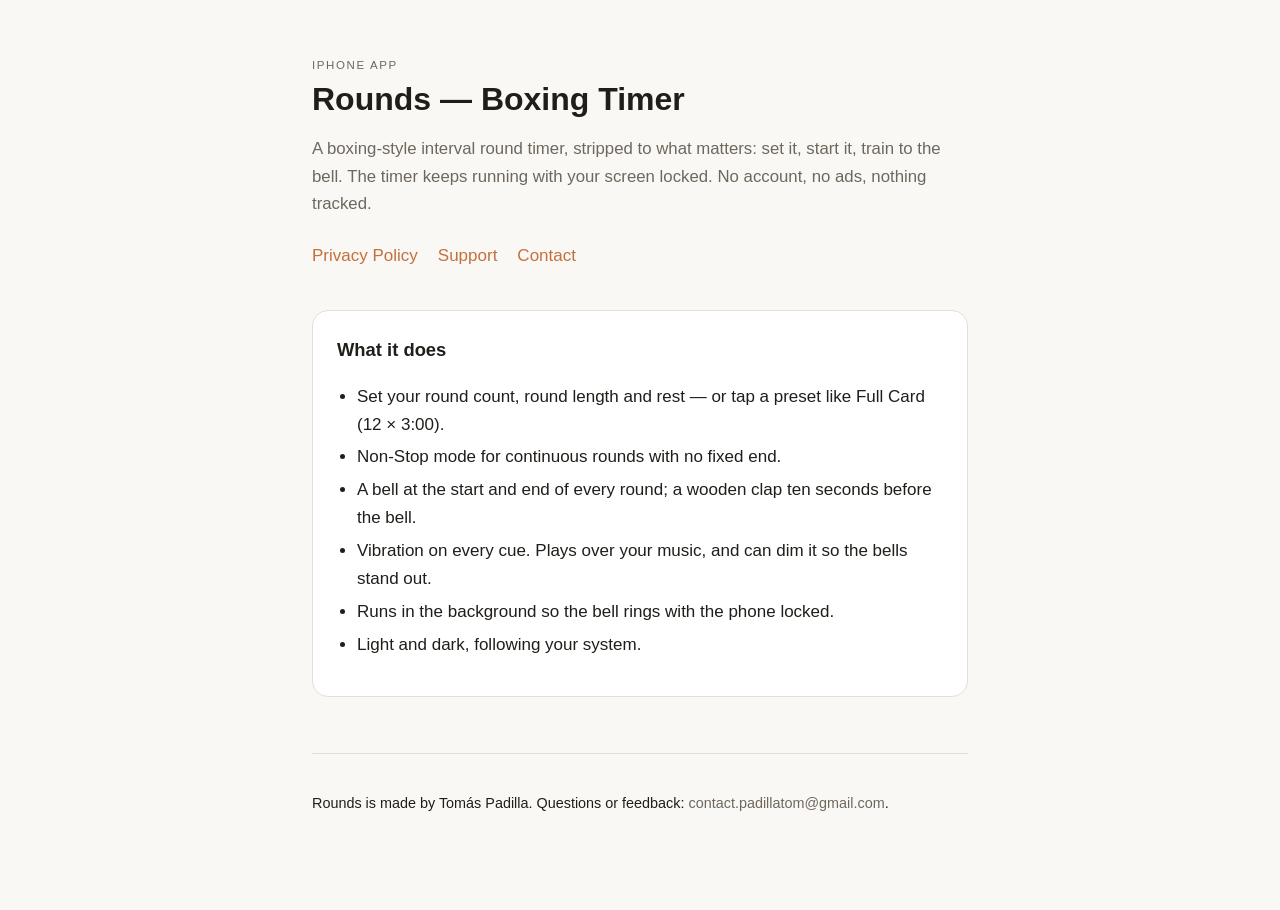
==== docs/index.html @ ef4c9609 "[RO-7] Add docs/ site — privacy policy + support pages for GitHub Pages Static HTML (no build step)." ====
<!doctype html>
<html lang="en">
<head>
<meta charset="utf-8">
<meta name="viewport" content="width=device-width, initial-scale=1">
<title>Rounds — Boxing Timer</title>
<meta name="description" content="Rounds is a boxing-style interval round timer for iPhone. Set your rounds, hit start, train to the bell — even with the screen locked.">
<link rel="stylesheet" href="style.css">
</head>
<body>
<div class="wrap">
  <header>
    <p class="eyebrow">iPhone app</p>
    <h1>Rounds — Boxing Timer</h1>
    <p class="lead">A boxing-style interval round timer, stripped to what matters: set it, start it, train to the bell. The timer keeps running with your screen locked. No account, no ads, nothing tracked.</p>
    <nav class="links">
      <a href="privacy.html">Privacy Policy</a>
      <a href="support.html">Support</a>
      <a href="mailto:contact.padillatom@gmail.com">Contact</a>
    </nav>
  </header>

  <div class="card">
    <h2>What it does</h2>
    <ul>
      <li>Set your round count, round length and rest — or tap a preset like Full Card (12 × 3:00).</li>
      <li>Non-Stop mode for continuous rounds with no fixed end.</li>
      <li>A bell at the start and end of every round; a wooden clap ten seconds before the bell.</li>
      <li>Vibration on every cue. Plays over your music, and can dim it so the bells stand out.</li>
      <li>Runs in the background so the bell rings with the phone locked.</li>
      <li>Light and dark, following your system.</li>
    </ul>
  </div>

  <footer>
    <p>Rounds is made by Tomás Padilla. Questions or feedback:
      <a href="mailto:contact.padillatom@gmail.com">contact.padillatom@gmail.com</a>.</p>
  </footer>
</div>
</body>
</html>
---- docs/style.css ----
:root {
  --bg: #faf8f5;
  --surface: #ffffff;
  --text: #211e1a;
  --muted: #6e675e;
  --border: #e4ded5;
  --accent: #c4703c;
}
@media (prefers-color-scheme: dark) {
  :root {
    --bg: #171614;
    --surface: #201e1b;
    --text: #f4f1ec;
    --muted: #a9a29a;
    --border: #34302b;
    --accent: #e08a52;
  }
}

* { box-sizing: border-box; }
html { -webkit-text-size-adjust: 100%; }
body {
  margin: 0;
  background: var(--bg);
  color: var(--text);
  font: 17px/1.65 -apple-system, BlinkMacSystemFont, "Segoe UI", Roboto, Helvetica, Arial, sans-serif;
}
.wrap {
  max-width: 44rem;
  margin: 0 auto;
  padding: 3.5rem 1.5rem 5rem;
}
header { margin-bottom: 2.5rem; }
.eyebrow {
  font-size: 0.72rem;
  letter-spacing: 0.14em;
  text-transform: uppercase;
  color: var(--muted);
  margin: 0 0 0.4rem;
}
h1 { font-size: 2rem; line-height: 1.15; margin: 0 0 0.5rem; }
h2 { font-size: 1.15rem; margin: 2.25rem 0 0.6rem; }
p, li { color: var(--text); }
.lead { color: var(--muted); font-size: 1.05rem; }
a { color: var(--accent); text-decoration: none; }
a:hover { text-decoration: underline; }
ul { padding-left: 1.25rem; }
li { margin: 0.3rem 0; }
.card {
  background: var(--surface);
  border: 1px solid var(--border);
  border-radius: 16px;
  padding: 1.25rem 1.5rem;
  margin: 1.25rem 0;
}
.card h2 { margin-top: 0.25rem; }
.q { font-weight: 600; margin: 1.4rem 0 0.2rem; }
.q:first-of-type { margin-top: 0.5rem; }
nav.links { display: flex; gap: 1.25rem; margin-top: 1.5rem; flex-wrap: wrap; }
footer {
  margin-top: 3.5rem;
  padding-top: 1.5rem;
  border-top: 1px solid var(--border);
  color: var(--muted);
  font-size: 0.9rem;
}
footer a { color: var(--muted); }
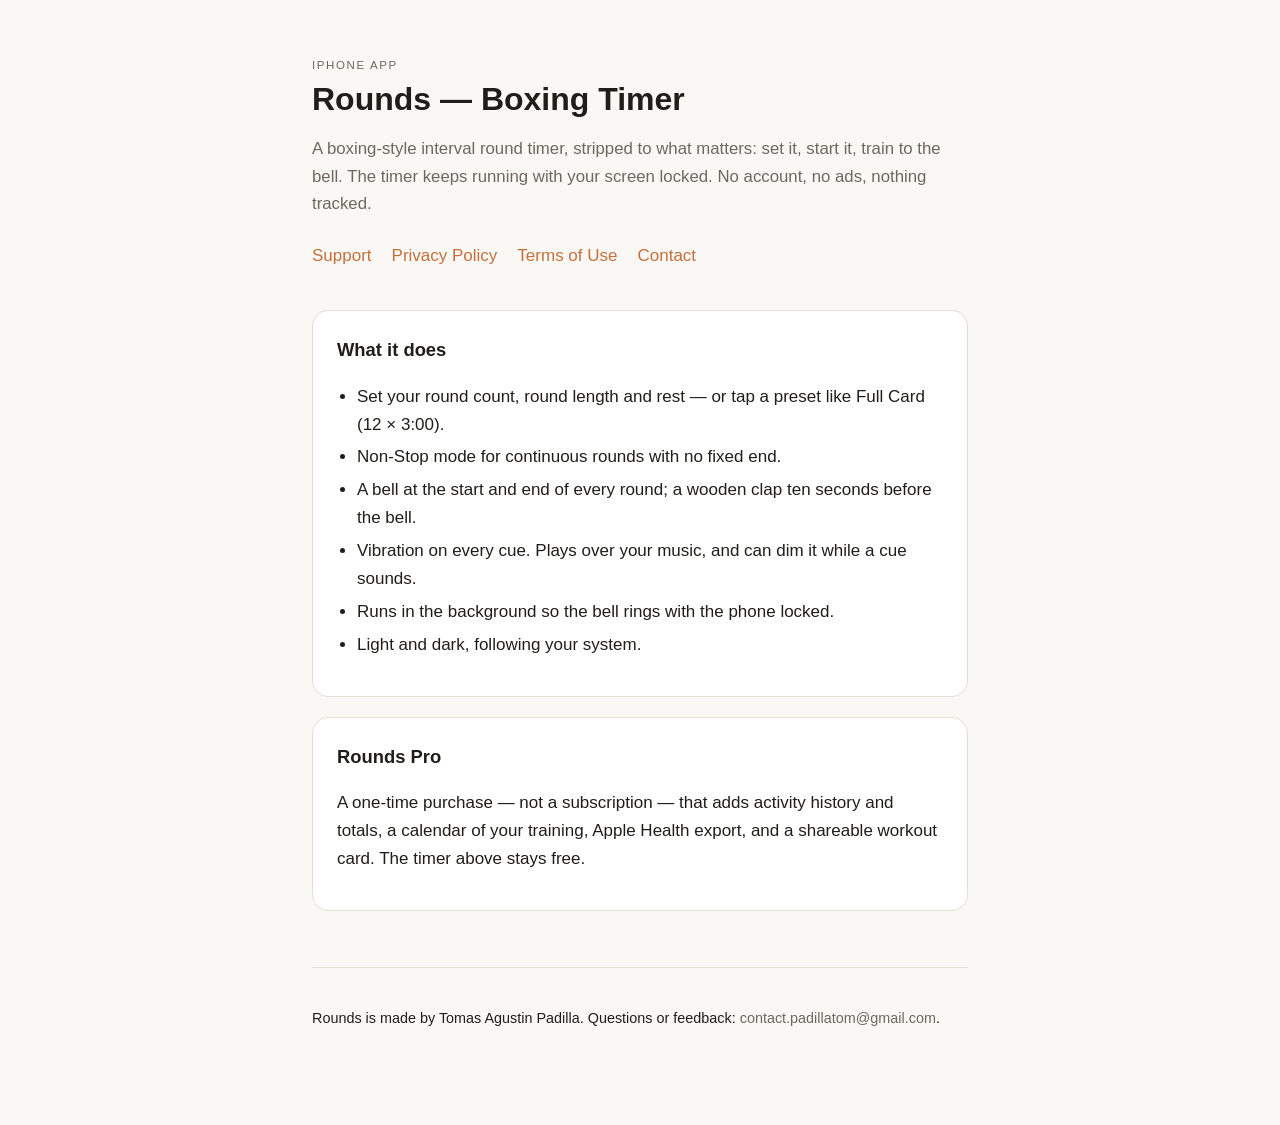
==== commit 353453f9: "[RO-20] docs: refresh legal pages for the 2.0 paid release - privacy.html: on-device activity histor" ====
--- a/docs/index.html
+++ b/docs/index.html
@@ -14,8 +14,9 @@
     <h1>Rounds — Boxing Timer</h1>
     <p class="lead">A boxing-style interval round timer, stripped to what matters: set it, start it, train to the bell. The timer keeps running with your screen locked. No account, no ads, nothing tracked.</p>
     <nav class="links">
+      <a href="support.html">Support</a>
       <a href="privacy.html">Privacy Policy</a>
-      <a href="support.html">Support</a>
+      <a href="terms.html">Terms of Use</a>
       <a href="mailto:contact.padillatom@gmail.com">Contact</a>
     </nav>
   </header>
@@ -26,14 +27,21 @@
       <li>Set your round count, round length and rest — or tap a preset like Full Card (12 × 3:00).</li>
       <li>Non-Stop mode for continuous rounds with no fixed end.</li>
       <li>A bell at the start and end of every round; a wooden clap ten seconds before the bell.</li>
-      <li>Vibration on every cue. Plays over your music, and can dim it so the bells stand out.</li>
+      <li>Vibration on every cue. Plays over your music, and can dim it while a cue sounds.</li>
       <li>Runs in the background so the bell rings with the phone locked.</li>
       <li>Light and dark, following your system.</li>
     </ul>
   </div>
 
+  <div class="card">
+    <h2>Rounds Pro</h2>
+    <p>A one-time purchase — not a subscription — that adds activity history and
+      totals, a calendar of your training, Apple Health export, and a shareable
+      workout card. The timer above stays free.</p>
+  </div>
+
   <footer>
-    <p>Rounds is made by Tomás Padilla. Questions or feedback:
+    <p>Rounds is made by Tomas Agustin Padilla. Questions or feedback:
       <a href="mailto:contact.padillatom@gmail.com">contact.padillatom@gmail.com</a>.</p>
   </footer>
 </div>
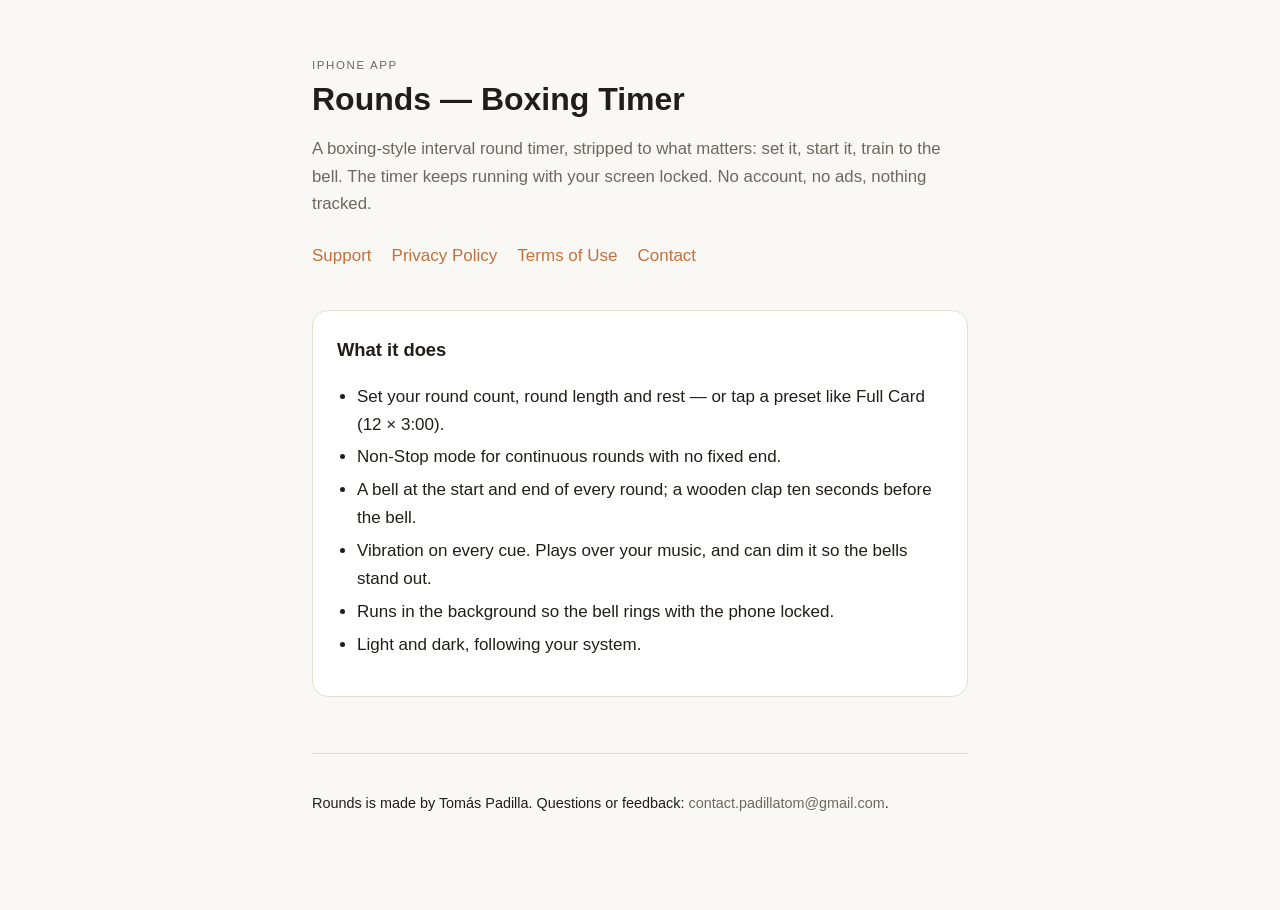
==== commit 1de432aa: "docs: publish Terms of Use + cross-nav between the legal pages A lean Terms page (Apple Standard EUL" ====
--- a/docs/index.html
+++ b/docs/index.html
@@ -27,21 +27,14 @@
       <li>Set your round count, round length and rest — or tap a preset like Full Card (12 × 3:00).</li>
       <li>Non-Stop mode for continuous rounds with no fixed end.</li>
       <li>A bell at the start and end of every round; a wooden clap ten seconds before the bell.</li>
-      <li>Vibration on every cue. Plays over your music, and can dim it while a cue sounds.</li>
+      <li>Vibration on every cue. Plays over your music, and can dim it so the bells stand out.</li>
       <li>Runs in the background so the bell rings with the phone locked.</li>
       <li>Light and dark, following your system.</li>
     </ul>
   </div>
 
-  <div class="card">
-    <h2>Rounds Pro</h2>
-    <p>A one-time purchase — not a subscription — that adds activity history and
-      totals, a calendar of your training, Apple Health export, and a shareable
-      workout card. The timer above stays free.</p>
-  </div>
-
   <footer>
-    <p>Rounds is made by Tomas Agustin Padilla. Questions or feedback:
+    <p>Rounds is made by Tomás Padilla. Questions or feedback:
       <a href="mailto:contact.padillatom@gmail.com">contact.padillatom@gmail.com</a>.</p>
   </footer>
 </div>
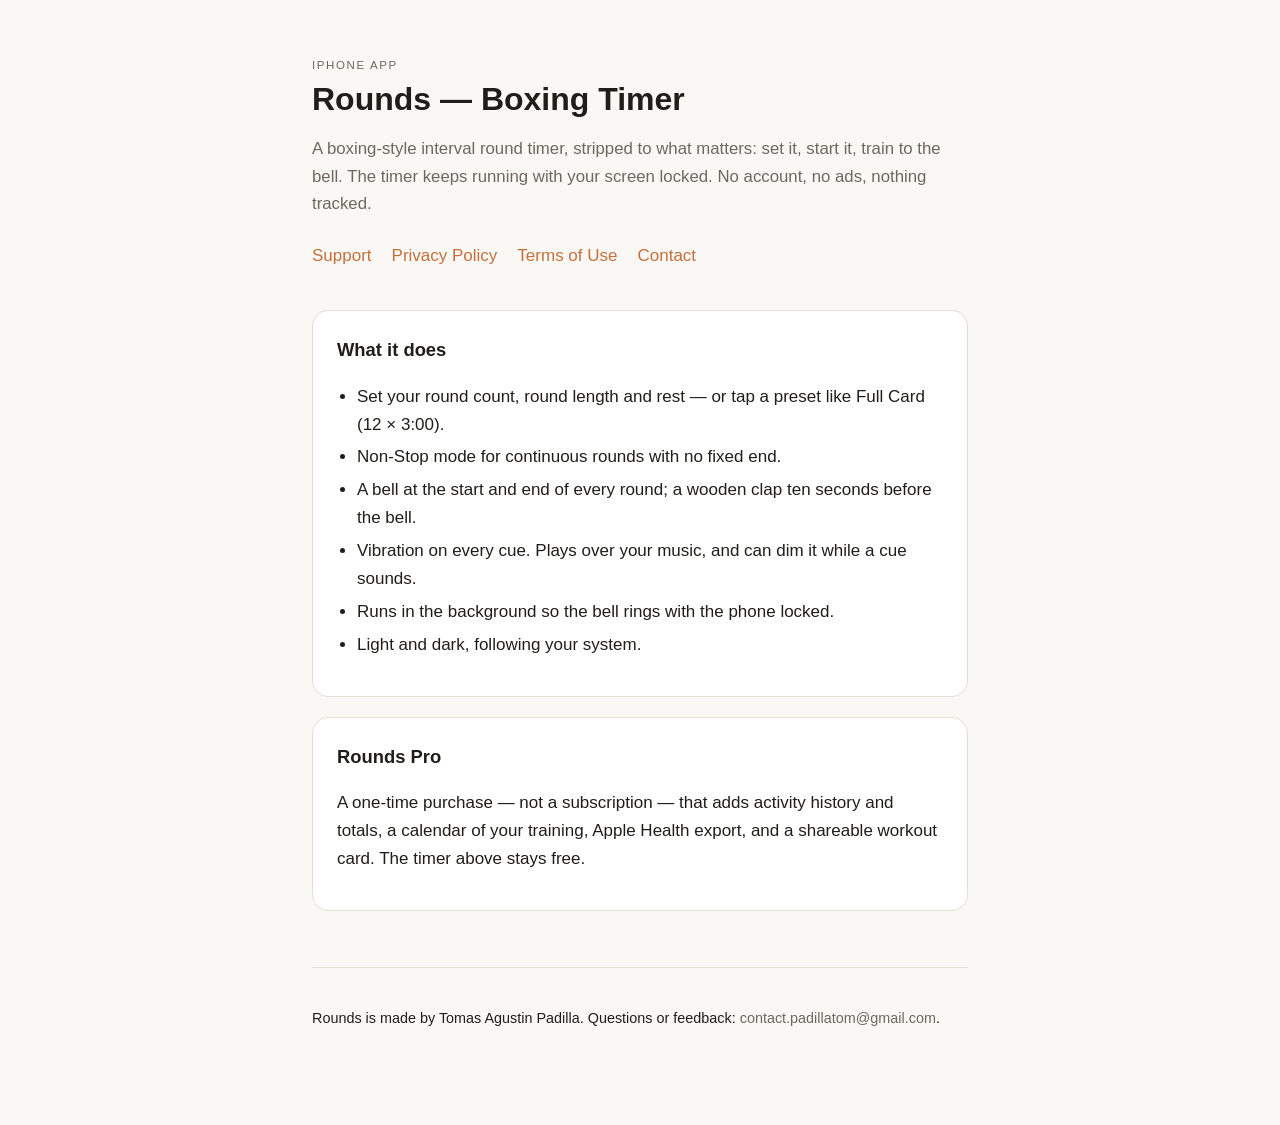
==== commit 03b91ce1: "docs: legal pages for the 2.0 paid release (#14) * [RO-20] docs: refresh legal pages for the 2.0 pai" ====
--- a/docs/index.html
+++ b/docs/index.html
@@ -27,14 +27,21 @@
       <li>Set your round count, round length and rest — or tap a preset like Full Card (12 × 3:00).</li>
       <li>Non-Stop mode for continuous rounds with no fixed end.</li>
       <li>A bell at the start and end of every round; a wooden clap ten seconds before the bell.</li>
-      <li>Vibration on every cue. Plays over your music, and can dim it so the bells stand out.</li>
+      <li>Vibration on every cue. Plays over your music, and can dim it while a cue sounds.</li>
       <li>Runs in the background so the bell rings with the phone locked.</li>
       <li>Light and dark, following your system.</li>
     </ul>
   </div>
 
+  <div class="card">
+    <h2>Rounds Pro</h2>
+    <p>A one-time purchase — not a subscription — that adds activity history and
+      totals, a calendar of your training, Apple Health export, and a shareable
+      workout card. The timer above stays free.</p>
+  </div>
+
   <footer>
-    <p>Rounds is made by Tomás Padilla. Questions or feedback:
+    <p>Rounds is made by Tomas Agustin Padilla. Questions or feedback:
       <a href="mailto:contact.padillatom@gmail.com">contact.padillatom@gmail.com</a>.</p>
   </footer>
 </div>
